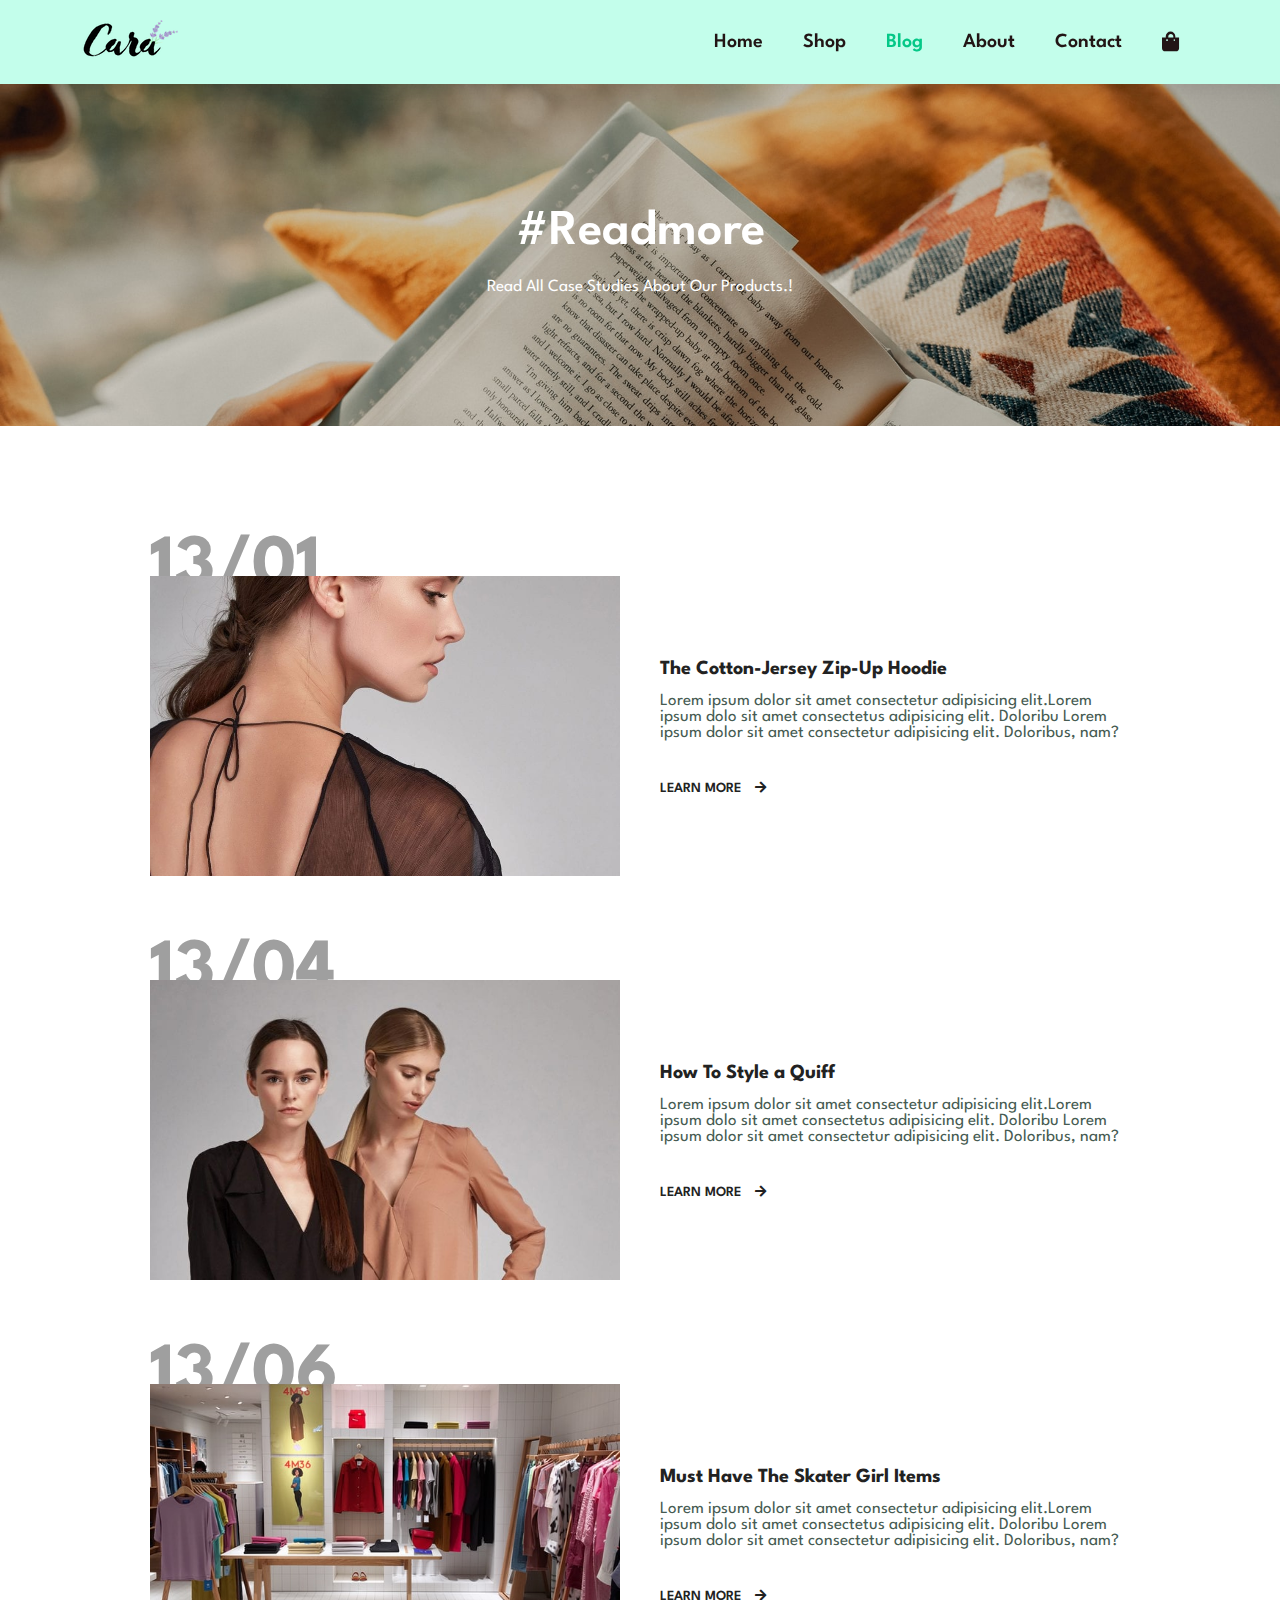
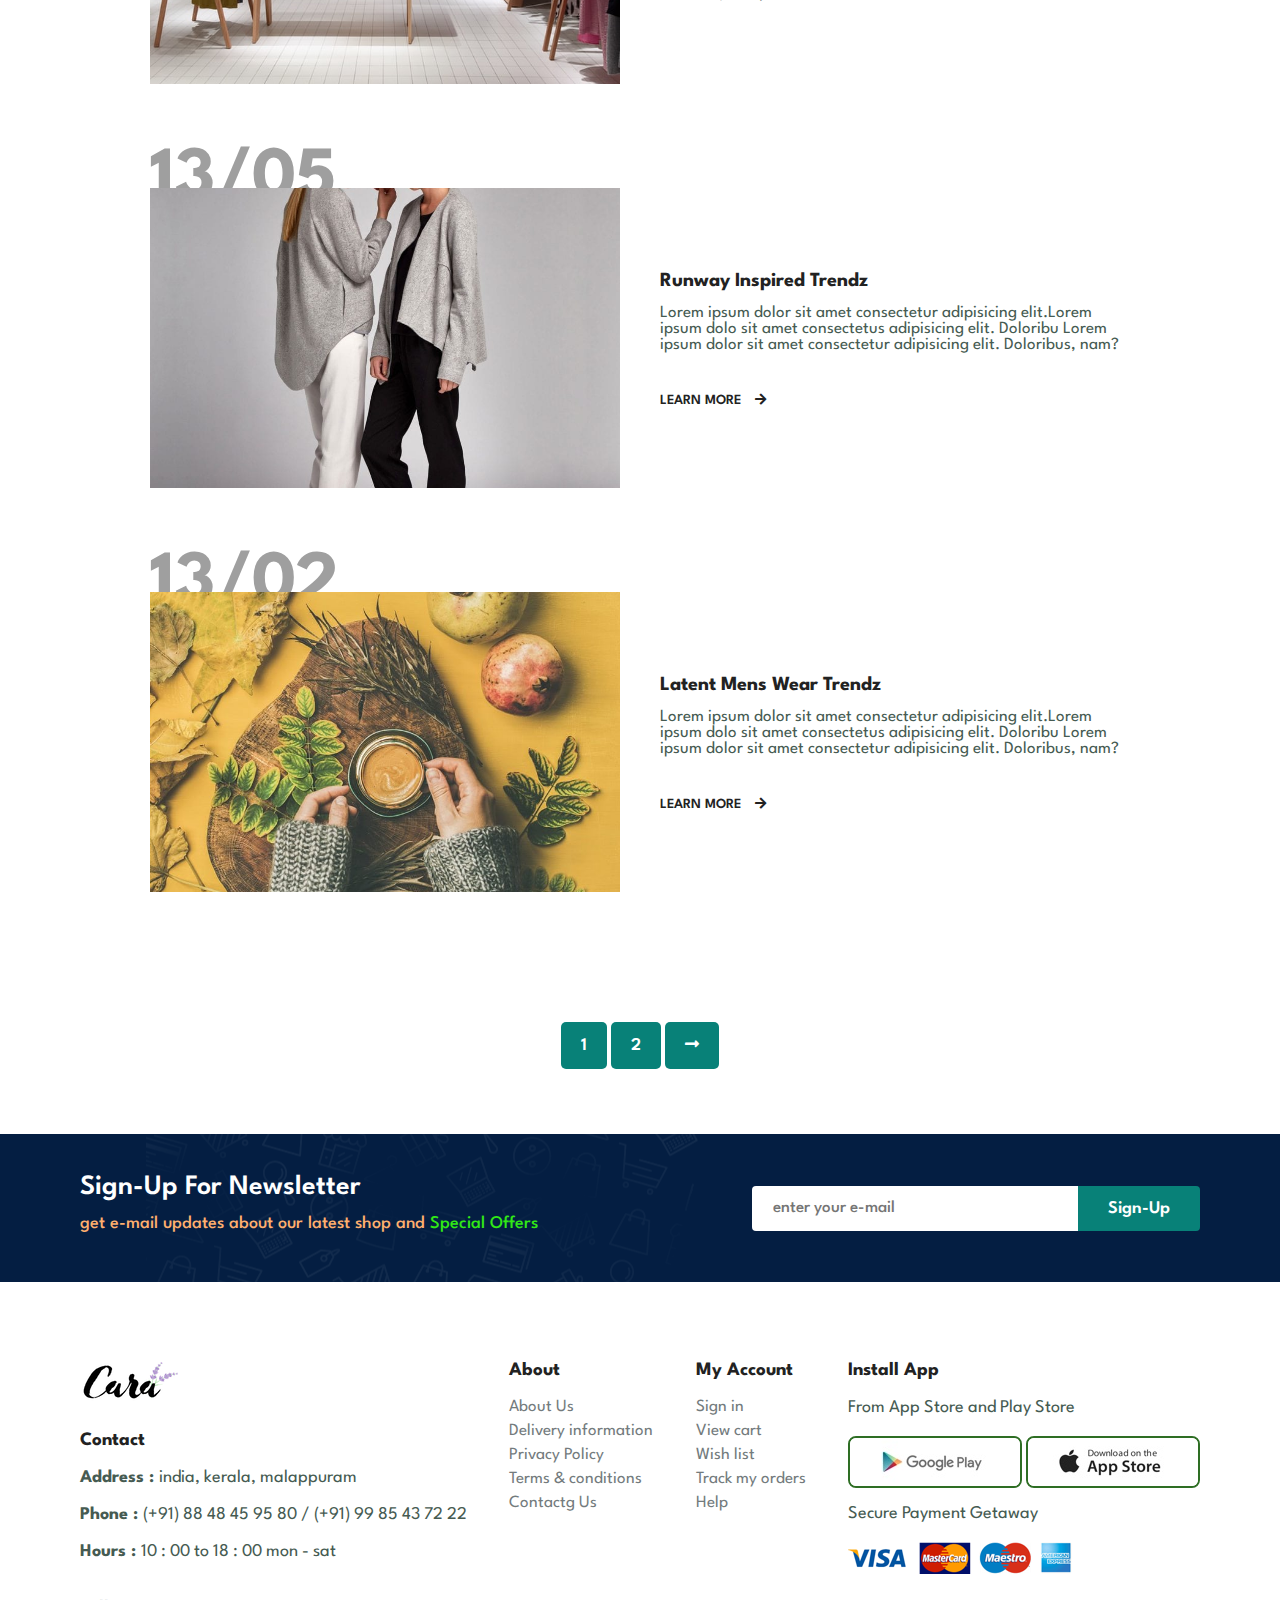
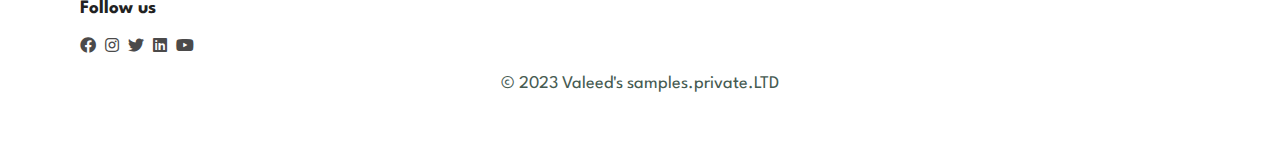
==== blog.html @ 3f97a48e "blog page completed." ====
<!DOCTYPE html>
<html lang="en">

<head>
    <meta charset="UTF-8">
    <meta http-equiv="X-UA-Compatible" content="IE=edge">
    <meta name="viewport" content="width=device-width, initial-scale=1.0">
    <title>SHOP PAGE</title>
    <link rel="stylesheet" href="https://use.fontawesome.com/releases/v5.15.4/css/all.css" />

    <link rel="stylesheet" href="style.css">
</head>

<body>
    <section id="header">
        <a href="#"><img src="images/logo.png"></a>
        <div>
            <ul id="nav-list">
                <li><a href="index.html">Home</a></li>
                <li><a href="shop.html">Shop</a></li>
                <li><a class="active" href="blog.html">Blog</a></li>
                <li><a href="#">About</a></li>
                <li><a href="#">Contact</a></li>
                <li><a href="#" id="bag"><i class="fas fa fa-shopping-bag"></i></a></li>
                <a href="#" id="close"><i class="fas fa-times"></i></a>
            </ul>
        </div>
        <div id="small-sc">
            <a href="#"><i class="fas fa fa-shopping-bag"></i></a>
            <i id="bar" class="fas fa-outdent"></i>
        </div>
    </section>

    <section id="page-header" class="blog-header">
        <h2>#Readmore</h2>
        <p>Read All Case Studies About Our Products.!</p>
    </section>

    <section id="blog-container">
        <div class="blog-box">
            <div class="blog-img">
                <img src="images/blog/b1.jpg" alt="">
            </div>
            <div class="blog-details">
                <h4>The Cotton-Jersey Zip-Up Hoodie</h4>
                <p>Lorem ipsum dolor sit amet consectetur adipisicing elit.Lorem ipsum dolo sit amet
                    consectetus adipisicing elit. Doloribu Lorem ipsum dolor sit amet consectetur adipisicing elit.
                    Doloribus, nam?</p>
                <a href="#">LEARN MORE <i class="fas fa-arrow-right"></i></a>
            </div>
            <h1>13/01</h1>
        </div>
        <div class="blog-box">
            <div class="blog-img">
                <img src="images/blog/b2.jpg" alt="">
            </div>
            <div class="blog-details">
                <h4>How To Style a Quiff</h4>
                <p>Lorem ipsum dolor sit amet consectetur adipisicing elit.Lorem ipsum dolo sit amet
                    consectetus adipisicing elit. Doloribu Lorem ipsum dolor sit amet consectetur adipisicing elit.
                    Doloribus, nam?</p>
                <a href="#">LEARN MORE <i class="fas fa-arrow-right"></i></a>
            </div>
            <h1>13/04</h1>
        </div>
        <div class="blog-box">
            <div class="blog-img">
                <img src="images/blog/b3.jpg" alt="">
            </div>
            <div class="blog-details">
                <h4>Must Have The Skater Girl Items</h4>
                <p>Lorem ipsum dolor sit amet consectetur adipisicing elit.Lorem ipsum dolo sit amet
                    consectetus adipisicing elit. Doloribu Lorem ipsum dolor sit amet consectetur adipisicing elit.
                    Doloribus, nam?</p>
                <a href="#">LEARN MORE <i class="fas fa-arrow-right"></i></a>
            </div>
            <h1>13/06</h1>
        </div>
        <div class="blog-box">
            <div class="blog-img">
                <img src="images/blog/b4.jpg" alt="">
            </div>
            <div class="blog-details">
                <h4>Runway Inspired Trendz</h4>
                <p>Lorem ipsum dolor sit amet consectetur adipisicing elit.Lorem ipsum dolo sit amet
                    consectetus adipisicing elit. Doloribu Lorem ipsum dolor sit amet consectetur adipisicing elit.
                    Doloribus, nam?</p>
                <a href="#">LEARN MORE <i class="fas fa-arrow-right"></i></a>
            </div>
            <h1>13/05</h1>
        </div>
        <div class="blog-box">
            <div class="blog-img">
                <img src="images/blog/b6.jpg" alt="">
            </div>
            <div class="blog-details">
                <h4>Latent Mens Wear Trendz</h4>
                <p>Lorem ipsum dolor sit amet consectetur adipisicing elit.Lorem ipsum dolo sit amet
                    consectetus adipisicing elit. Doloribu Lorem ipsum dolor sit amet consectetur adipisicing elit.
                    Doloribus, nam?</p>
                <a href="#">LEARN MORE <i class="fas fa-arrow-right"></i></a>
            </div>
            <h1>13/02</h1>
        </div>
    </section>

    <section id="pagination" class="section-p1">
        <a href="#">1</a>
        <a href="#">2</a>
        <a href="#"><i class="fas fa-long-arrow-alt-right"></i></a>
    </section>


    <section id="news-letter" class="section-p1 section-m1">
        <div class="news-text">
            <h4>Sign-Up For Newsletter</h4>
            <p>get e-mail updates about our latest shop and
                <span>Special Offers</span>
            </p>
        </div>
        <div class="news-letter-form">
            <input type="text" placeholder="enter your e-mail">
            <button class="normal-btn">Sign-Up</button>
        </div>
    </section>

    <footer class="section-p1">
        <div class="col">
            <img class="logo" src="images/logo.png" alt="">
            <h4>Contact</h4>
            <p><strong>Address : </strong>india, kerala, malappuram</p>
            <p><strong>Phone : </strong>(+91) 88 48 45 95 80 / (+91) 99 85 43 72 22</p>
            <p><strong>Hours : </strong>10 : 00 to 18 : 00 mon - sat</p>
            <div class="follow">
                <h4>Follow us</h4>
                <div class="sm-icons">
                    <i class="fab fa-facebook"></i>
                    <i class="fab fa-instagram"></i>
                    <i class="fab fa-twitter"></i>
                    <i class="fab fa-linkedin"></i>
                    <i class="fab fa-youtube"></i>
                </div>
            </div>
        </div>

        <div class="col">
            <h4>About</h4>
            <a href="#">About Us</a>
            <a href="#">Delivery information</a>
            <a href="#">Privacy Policy</a>
            <a href="#">Terms & conditions</a>
            <a href="#">Contactg Us</a>
        </div>

        <div class="col">
            <h4>My Account</h4>
            <a href="#">Sign in</a>
            <a href="#">View cart</a>
            <a href="#">Wish list</a>
            <a href="#">Track my orders</a>
            <a href="#">Help</a>
        </div>

        <div class="col install">
            <h4>Install App</h4>
            <p>From App Store and Play Store</p>
            <div class="row">
                <img src="images/pay/play.jpg" alt="">
                <img src="images/pay/app.jpg" alt="">
            </div>
            <p>Secure Payment Getaway</p>
            <img src="images/pay/pay.png" alt="">
        </div>
        <div class="copy">
            <p>© 2023 Valeed's samples.private.LTD</p>
        </div>
    </footer>

    <script src="script.js"></script>
</body>

</html>
---- style.css ----
@import url('https://fonts.googleapis.com/css2?family=League+Spartan:wght@300;400;500;600;800&display=swap');


* {
    margin: 0;
    padding: 0;
    box-sizing: border-box;
    font-family: 'League Spartan', sans-serif;
}

body {
    width: 100%;
}

h1 {
    font-size: 56px;
    line-height: 64px;
    color: #222;
}

h2 {
    font-size: 50px;
    line-height: 54px;
    color: #222;
}

h4 {
    font-size: 20px;
    color: #222;
}

h6 {
    font-size: 12px;
    font-weight: 700;
}

p {
    font-size: 17px;
    color: #465b52;
    padding-bottom: 10px;
}

.section-p1 {
    padding: 40px 80px;
}

.section-m1 {
    margin: 40px 0;
}

button.normal-btn {
    font-size: 18px;
    font-weight: 600;
    padding: 14px 30px;
    color: #000;
    background: #fff;
    border-radius: 4px;
    border: 0;
    outline: none;
    cursor: pointer;
    transition: 0.3s;
}

button.transparent-btn {
    font-size: 16px;
    font-weight: 600;
    padding: 12px 20px;
    color: #fff;
    background: transparent;
    border: 1px solid #fff;
    outline: none;
    cursor: pointer;
    transition: 0.3s;
}


/* header section */



#header {
    display: flex;
    justify-content: space-between;
    align-items: center;
    padding: 20px 80px;
    background-color: rgb(195, 254, 235);
    box-shadow: 0 5px 15px rgba(0, 0, 0, 0.07);
    z-index: 999;
    position: sticky;
    top: 0;
    left: 0;
}

#nav-list {
    display: flex;
    justify-content: space-between;
    align-items: center;
}

#nav-list li {
    list-style: none;
    padding: 0 20px
}

#nav-list li a {
    color: #221515;
    text-decoration: none;
    font-size: 20px;
    font-weight: 600;
    transition: 0.3s;
}

#nav-list li a:hover,
#nav-list li a.active {
    color: rgb(4, 200, 135);
}

#small-sc {
    display: none;
    align-items: center;
}

#close {
    display: none;
}

/* home page  */

#hero {
    background-image: url(images/hero4.png);
    background-size: cover;
    background-position: top 25% right 0;
    width: 100%;
    height: 90vh;
    padding: 0 80px;
    display: flex;
    flex-direction: column;
    align-items: flex-start;
    justify-content: center;
}

#hero h4 {
    padding-bottom: 15px;
}

#hero h1 {
    color: rgb(42, 148, 148);
}

#hero button {
    font-size: 22px;
    margin-top: 20px;
    background-image: url(images/button.png);
    border: 0;
    background-color: transparent;
    color: #088178;
    padding: 14px 80px 14px 65px;
    background-repeat: no-repeat;
    font-weight: 16px;
    font-weight: 700;
}

/* feature area */

#feature {
    display: flex;
    justify-content: space-between;
    align-items: center;
    flex-wrap: wrap;
}

#feature .fe-box {
    width: 180px;
    text-align: center;
    padding: 25px 15px;
    box-shadow: 20px 20px 34px rgba(0, 0, 0, 0.07);
    border: 1px solid #706f6f;
    border-radius: 4px;
    margin: 15px 0;
    cursor: pointer;
    transition: 0.3s;
}

#feature .fe-box img {
    width: 100%;
    margin-bottom: 15px;
}

#feature .fe-box:hover {
    box-shadow: 10px 10px 44px rgba(33, 12, 12, 0.2);
}

#feature .fe-box h6 {
    display: inline-block;
    border-radius: 4px;
    padding: 9px 8px 6px 8px;
    color: rgb(232, 229, 226);
    background-color: rgb(92, 57, 57);
}

#feature .fe-box:nth-child(2) h6 {
    background-color: rgb(88, 144, 134);
}

#feature .fe-box:nth-child(3) h6 {
    background-color: rgb(145, 198, 59);
}

#feature .fe-box:nth-child(4) h6 {
    background-color: rgb(80, 44, 75);
}

#feature .fe-box:nth-child(5) h6 {
    background-color: rgb(97, 68, 186);
}

#feature .fe-box:nth-child(6) h6 {
    background-color: rgb(219, 111, 54);
}


/* featured products */


.pro-container {
    display: flex;
    justify-content: space-between;
    padding-top: 60px;
    align-items: center;
    flex-wrap: wrap;
}

#fe-products1 {
    text-align: center;
}

#fe-products1 .pro {
    width: 23%;
    min-width: 270px;
    padding: 12px 14px;
    border: 1px solid #888;
    cursor: pointer;
    border-radius: 25px;
    box-shadow: 20px 10px 30px rgba(0, 0, 0, 0.03);
    margin: 20px 0;
    position: relative;
    transition: 0.3s;
}

#fe-products1 .pro:hover {
    box-shadow: 20px 20px 30px rgba(0, 0, 0, 0.07);
}

#fe-products1 .pro img {
    width: 100%;
    border-radius: 20px;
}

#fe-products1 .pro .des {
    text-align: start;
    padding: 10px 0;
}

#fe-products1 .pro .des span {
    color: #a69c9c;
    font-size: 15px;

}

#fe-products1 .pro .des h5 {
    font-size: 17px;
    color: rgb(15, 81, 81);
    padding-top: 10px;
}

#fe-products1 .pro .des i {
    color: rgb(248, 240, 27);
    font-size: 14px;
    padding-top: 5px;
}

#fe-products1 .pro .des h4 {
    padding-top: 7px;
    font-size: 18px;
    font-weight: 700;
    color: #088178;
}


#fe-products1 .pro .cart img {
    width: 40px;
    height: 40px;
    padding: 5px;
    display: inline-block;
    background-color: rgb(209, 251, 251);
    border: 1px solid #99a9ae;
    position: absolute;
    bottom: 16px;
    right: 18px;
}



/* bannerr */

#banner {
    display: flex;
    flex-direction: column;
    justify-content: center;
    align-items: center;
    text-align: center;
    background-image: url(images/banner/b2.jpg);
    background-position: center;
    background-size: cover;
    width: 100%;
    height: 45vh;
}

#banner h4 {
    color: #fff;
    font-size: 19px;
}

#banner h2 {
    color: #fff;
    font-size: 40px;
    padding: 25px 0;
}

#banner h2 span {
    color: rgb(252, 35, 35);
}

#banner button:hover {
    background: #088178;
    color: #fff;
}

#sm-banner {
    display: flex;
    justify-content: space-between;
    flex-wrap: wrap;
}

#sm-banner .banner-box {
    display: flex;
    flex-direction: column;
    justify-content: center;
    align-items: flex-start;
    text-align: center;
    background-image: url(images/banner/b17.jpg);
    background-position: center;
    background-size: cover;
    min-width: 590px;
    height: 50vh;
    padding: 30px;
}

#sm-banner .banner-box-2 {
    background-image: url(images/banner/b10.jpg);
}

#sm-banner h4 {
    color: #fff;
    font-size: 20px;
    font-weight: 500;
}

#sm-banner h2 {
    color: #fff;
    font-weight: 600;
    font-size: 37px;
}

#sm-banner span {
    font-size: 17px;
    color: #fff;
    font-weight: 500;
    padding-bottom: 15px;
}

.banner-box:hover button {
    background: #088178;
    border: 1px solid #088178;
}

#banner-3 {
    display: flex;
    justify-content: space-between;
    flex-wrap: wrap;
    padding: 0 80px;
}

#banner-3 .banner-box-3 {
    display: flex;
    flex-direction: column;
    justify-content: center;
    align-items: flex-start;
    text-align: center;
    background-image: url(images/banner/b7.jpg);
    background-position: center;
    background-size: cover;
    min-width: 30%;
    height: 30vh;
    padding: 20px;
    margin-bottom: 20px;
}

#banner-3 h2 {
    font-size: 27px;
    font-weight: 600;
    color: #fff;
}

#banner-3 h3 {
    font-size: 22px;
    font-weight: 500;
    color: #f75151;
}

#banner-3 .bnr-2-3 {
    background-image: url(images/banner/b4.jpg);
}

#banner-3 .bnr-3-3 {
    background-image: url(images/banner/b18.jpg);
}

#news-letter {
    display: flex;
    justify-content: space-between;
    align-items: center;
    flex-wrap: wrap;
    background-image: url(images/banner/b14.png);
    background-repeat: no-repeat;
    background-position: 20% 30%;
    background-color: #041e42;
}

#news-letter h4 {
    color: #fff;
    font-size: 28px;
    font-weight: 600;
    padding-bottom: 15px;
}

#news-letter p {
    color: rgb(255, 175, 110);
    font-size: 18px;
    font-weight: 500;
}

#news-letter span {
    color: #31e915;
}

#news-letter .news-letter-form {
    display: flex;
    width: 40%;
}

#news-letter input {
    height: 45px;
    padding: 0 20px;
    font-weight: 500;
    width: 100%;
    font-size: 17px;
    border-radius: 4px;
    border: 1px solid transparent;
    outline: none;
    border-top-right-radius: 0;
    border-bottom-right-radius: 0;
}

#news-letter button {
    background-color: #088178;
    color: #fff;
    white-space: nowrap;
    border-top-left-radius: 0;
    border-bottom-left-radius: 0;
}

/* footer section */

footer {
    display: flex;
    justify-content: space-between;
    flex-wrap: wrap;
}

footer .col {
    display: flex;
    flex-direction: column;
    align-items: flex-start;
    margin-bottom: 20px;
}

footer .logo {
    margin-bottom: 30px;
}

footer h4 {
    font-size: 19px;
    padding-bottom: 20px;
}

footer p {
    font-size: 18px;
    margin-bottom: 10px;
}

footer a {
    font-size: 17px;
    text-decoration: none;
    color: #737b7d;
    margin-bottom: 8px;
    transition: 0.2s;
}

footer a:hover,
footer .follow i:hover {
    color: #282626;
}

footer .follow {
    margin-top: 20px;
}


footer .follow i {
    color: #4b4a4a;
    margin-right: 5px;
    cursor: pointer;
}

footer .row img {
    border: 2px solid #2e6e24;
    border-radius: 8px;
    margin-bottom: 13px;
    cursor: pointer;
}

footer .copy {
    width: 100%;
    text-align: center;
    color: #000000;
}


/* ------------------------SHOP PAGE-------------------- */

#page-header {
    background-image: url(images/banner/b1.jpg);
    width: 100%;
    height: 38vh;
    background-size: cover;
    display: flex;
    flex-direction: column;
    text-align: center;
    justify-content: center;
}

#page-header h2 {
    color: #fff;
    font-weight: 600;
    margin-bottom: 20px;
}

#page-header p {
    color: #fff;
}

#pagination {
    text-align: center;
}

#pagination a {
    text-decoration: none;
    padding: 15px 20px;
    background-color: #088178;
    color: #fff;
    font-weight: 600;
    font-size: 18px;
    border-radius: 5px;
}

#pagination a i {
    font-size: 16px;
    font-weight: 600;
}


/* --------------single product page------------------------ */

#proDetails {
    display: flex;
    margin-top: 20px;
}

#proDetails .single-pro-img {
    width: 40%;
    margin-right: 50px;
}

.small-img-group {
    display: flex;
    justify-content: space-between;
}

.small-img-col {
    flex-basis: 24%;
    cursor: pointer;
}

#proDetails .single-pro-detls {
    width: 50%;
    padding-top: 40px;
}

#proDetails .single-pro-detls h4 {
    padding: 40px 0 20px 0;
    font-size: 25px;
    font-weight: 600;

}

#proDetails .single-pro-detls h2 {
    font-size: 28px;
}

#proDetails .single-pro-detls select {
    display: block;
    padding: 5px 10px;
    margin-bottom: 20px;
    font-weight: 500;
    font-size: 16px;
}

#proDetails .single-pro-detls input {
    width: 57px;
    font-size: 17px;
    font-weight: 500;
    padding-left: 10px;
    margin-right: 15px;
    height: 45px;
}

#proDetails .single-pro-detls input:focus {
    outline: none;
}

#proDetails .single-pro-detls button {
    background-color: #17706a;
    color: #fff;
}

#proDetails .single-pro-detls span {
    font-size: 17px;
    line-height: 25px;
}



/* ---------------BLOG PAGE ------------------------------ */


#page-header.blog-header {
    background-image: url(images/banner/b19.jpg);
}

#blog-container {
    padding: 150px 150px 0 150px;
}

#blog-container .blog-box {
    display: flex;
    align-items: center;
    width: 100%;
    position: relative;
    padding-bottom: 100px;
}

#blog-container .blog-img {
    width: 50%;
    margin-right: 40px;
}

#blog-container img {
    width: 100%;
    height: 300px;
    object-fit: cover;
}

#blog-container .blog-details {
    width: 50%;
}

#blog-container .blog-details h4 {
    margin-bottom: 15px;
    font-size: 20px;
}

#blog-container .blog-details p {
    padding-bottom: 40px;
}

#blog-container .blog-details a {
    text-decoration: none;
    color: #222;
    font-size: 14px;
    font-weight: 600;
    position: relative;
    transition: 0.3s;
}

#blog-container .blog-details i {
    margin-left: 10px;
    font-size: 13px;
}

#blog-container .blog-details a:hover {
    color: #46bdb5;
}


#blog-container .blog-box h1 {
    position: absolute;
    top: -40px;
    left: 0;
    font-size: 75px;
    font-weight: 700;
    color: #9f9f9f;
    z-index: -1;
}







/* meadia querry */

@media(max-width:770px) {

    .section-p1 {
        padding: 40px;
    }

    #nav-list {
        display: flex;
        flex-direction: column;
        justify-content: flex-start;
        align-items: flex-start;
        position: fixed;
        top: 0;
        right: -210px;
        width: 210px;
        height: 100vh;
        background-color: #f2f2f2;
        box-shadow: 0 40px 60px rgba(0, 0, 0, 0.01);
        padding: 80px 0 0 15px;
        transition: 0.3s;
    }

    #nav-list.show-nav {
        right: 0px;
    }

    #nav-list li {
        margin-bottom: 25px;
    }

    #small-sc {
        display: flex;
        align-items: center;
    }

    #small-sc i {
        color: #282626;
        font-size: 20px;
        padding-left: 15px;
    }

    #close {
        display: initial;
        position: absolute;
        top: 30px;
        left: 35px;
        font-size: 23px;
        color: #222;
    }

    #bag {
        display: none;
    }

    #hero {
        background-position: top 30% right 30%;
        height: 70vh;
        padding: 0 80px;
    }

    #feature {
        justify-content: center;
    }

    #feature .fe-box {
        margin: 15px;
    }

    .pro-container {
        justify-content: center;
    }

    #fe-products1 .pro {
        margin: 20px;
    }

    #banner {
        height: 35vh;
    }

    #banner h2 {
        color: #fff;
        font-size: 30px;
        padding: 15px 0;
    }

    #sm-banner .banner-box {
        min-width: 100%;
        height: 35vh;
    }

    #banner-3 {
        padding: 0 40px;
    }

    .banner-box-3 {
        width: 28%;
        height: 30vh;
        padding: 15px;
        margin-bottom: 20px;
    }

    #news-letter .news-letter-form {
        width: 65%;
    }



    /* blog page responsive */


    #blog-container {
        padding: 80px 80px 0px 80px;
    }


}

@media(max-width: 480px) {

    h2 {
        font-size: 33px;
        line-height: 38px;
    }

    h1 {
        font-size: 44px;
    }

    .section-p1 {
        padding: 20px;
    }

    #header {
        padding: 10px 25px;
    }

    #hero {

        background-position: 45%;
        padding: 0 20px;
    }

    #feature .fe-box {
        width: 156px;
        margin: 0 0 15px 0;
    }

    #feature {
        justify-content: space-between;
    }

    #fe-products1 .pro {
        width: 100%;
    }

    #banner {
        height: 45vh;
    }

    #sm-banner .banner-box {
        min-width: 100%;
        height: 45vh;
    }

    #sm-banner .banner-box-2 {
        margin-top: 20px;
    }

    #banner-3 {
        padding: 0 20px;
    }

    .banner-box-3 {
        width: 100%;

    }

    #news-letter {

        padding: 40px 20px;
    }

    #news-letter .news-letter-form {
        width: 95%;
    }

    footer .copy {
        text-align: start;
    }



    /* single product page  */

    #proDetails {
        display: block;
        margin-bottom: 50px;
    }

    #proDetails .single-pro-img {
        width: 100%;
        margin-right: 0;
    }

    #proDetails .single-pro-detls {
        width: 100%;
        padding-top: 30px;
    }


    /*  blog page responsive */


    #blog-container {
        padding: 80px 20px 0 25px;
    }


    #blog-container .blog-details {
        width: 100%;
    }



    #blog-container .blog-box {
        display: block;
        align-items: start;
    }

    #blog-container .blog-img {
        width: 100%;
        margin-bottom: 20px;
        margin-right: 0;
    }

    #blog-container .blog-details {
        width: 100%;
    }

    #blog-container .blog-box h1 {
        position: absolute;
        top: -40px;
        left: 0;
        font-size: 60px;
        font-weight: 700;
        color: #9f9f9f;
        z-index: -1;
    }
}
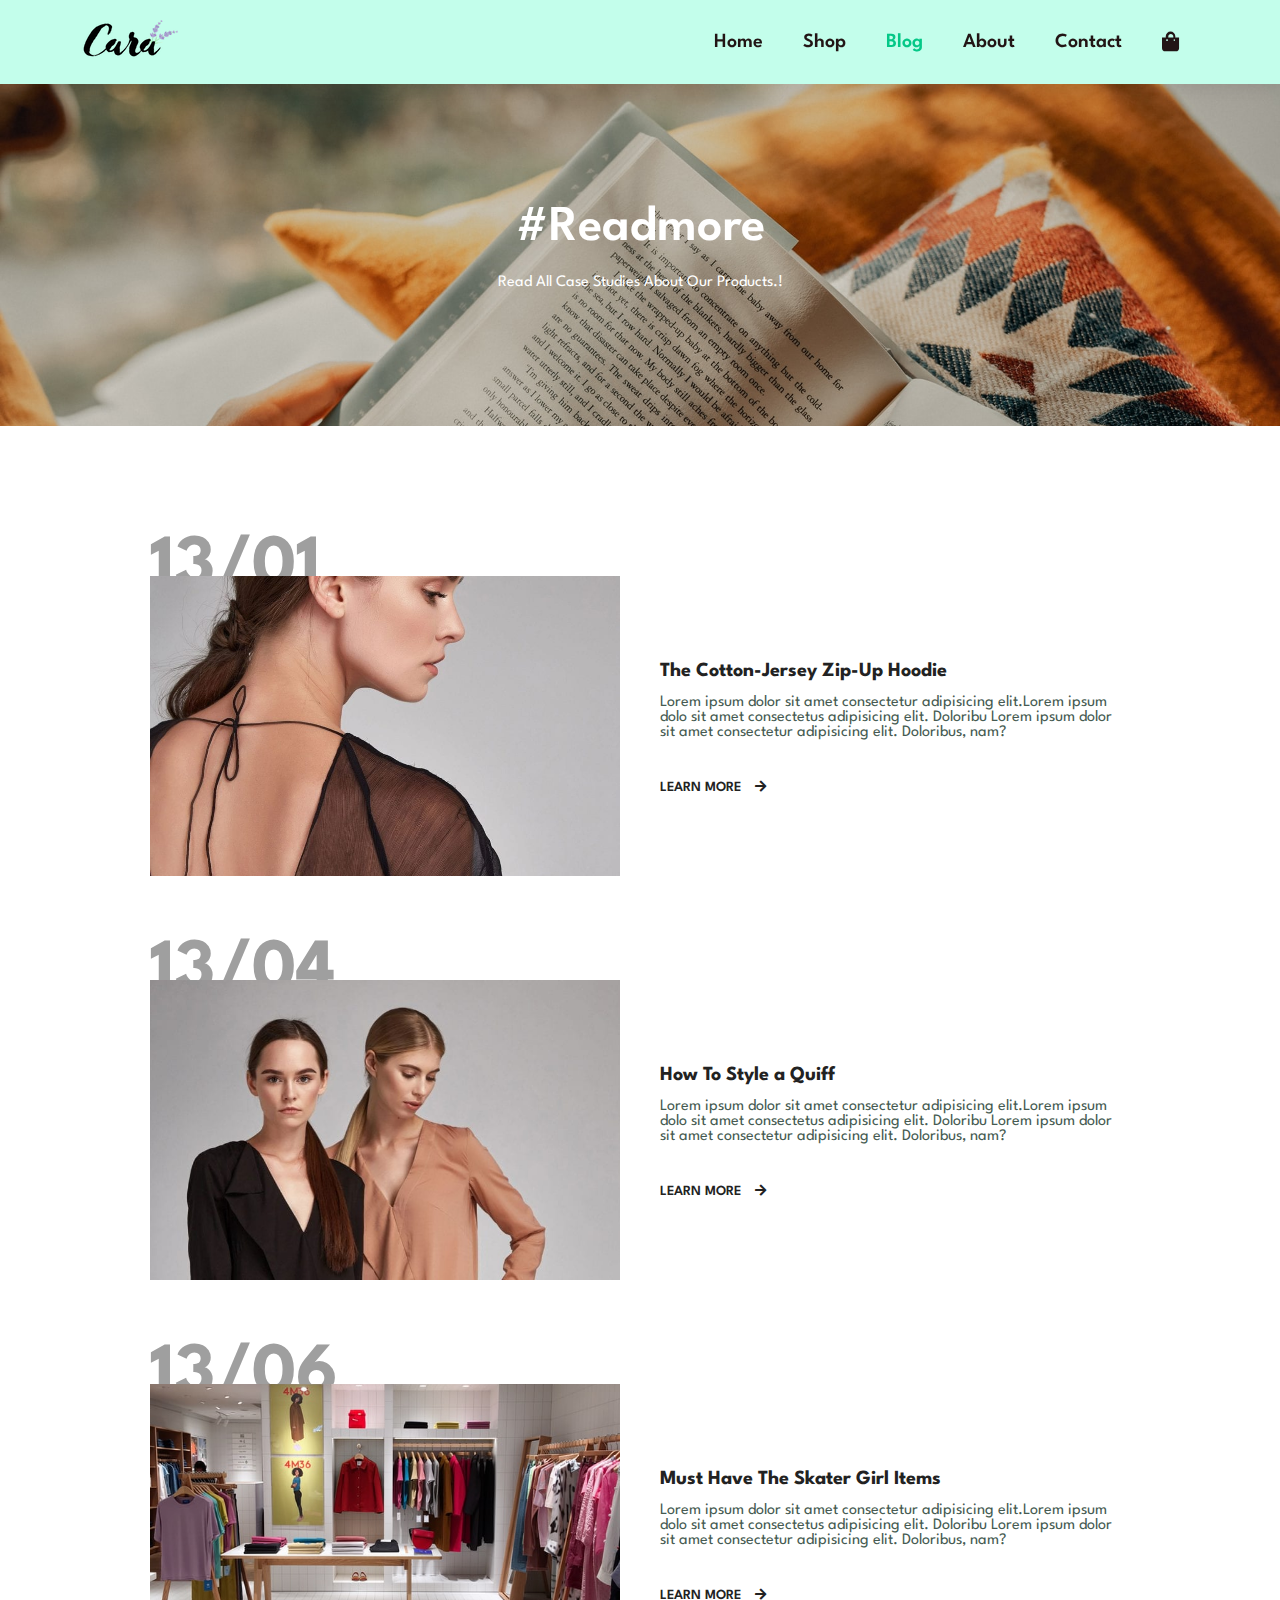
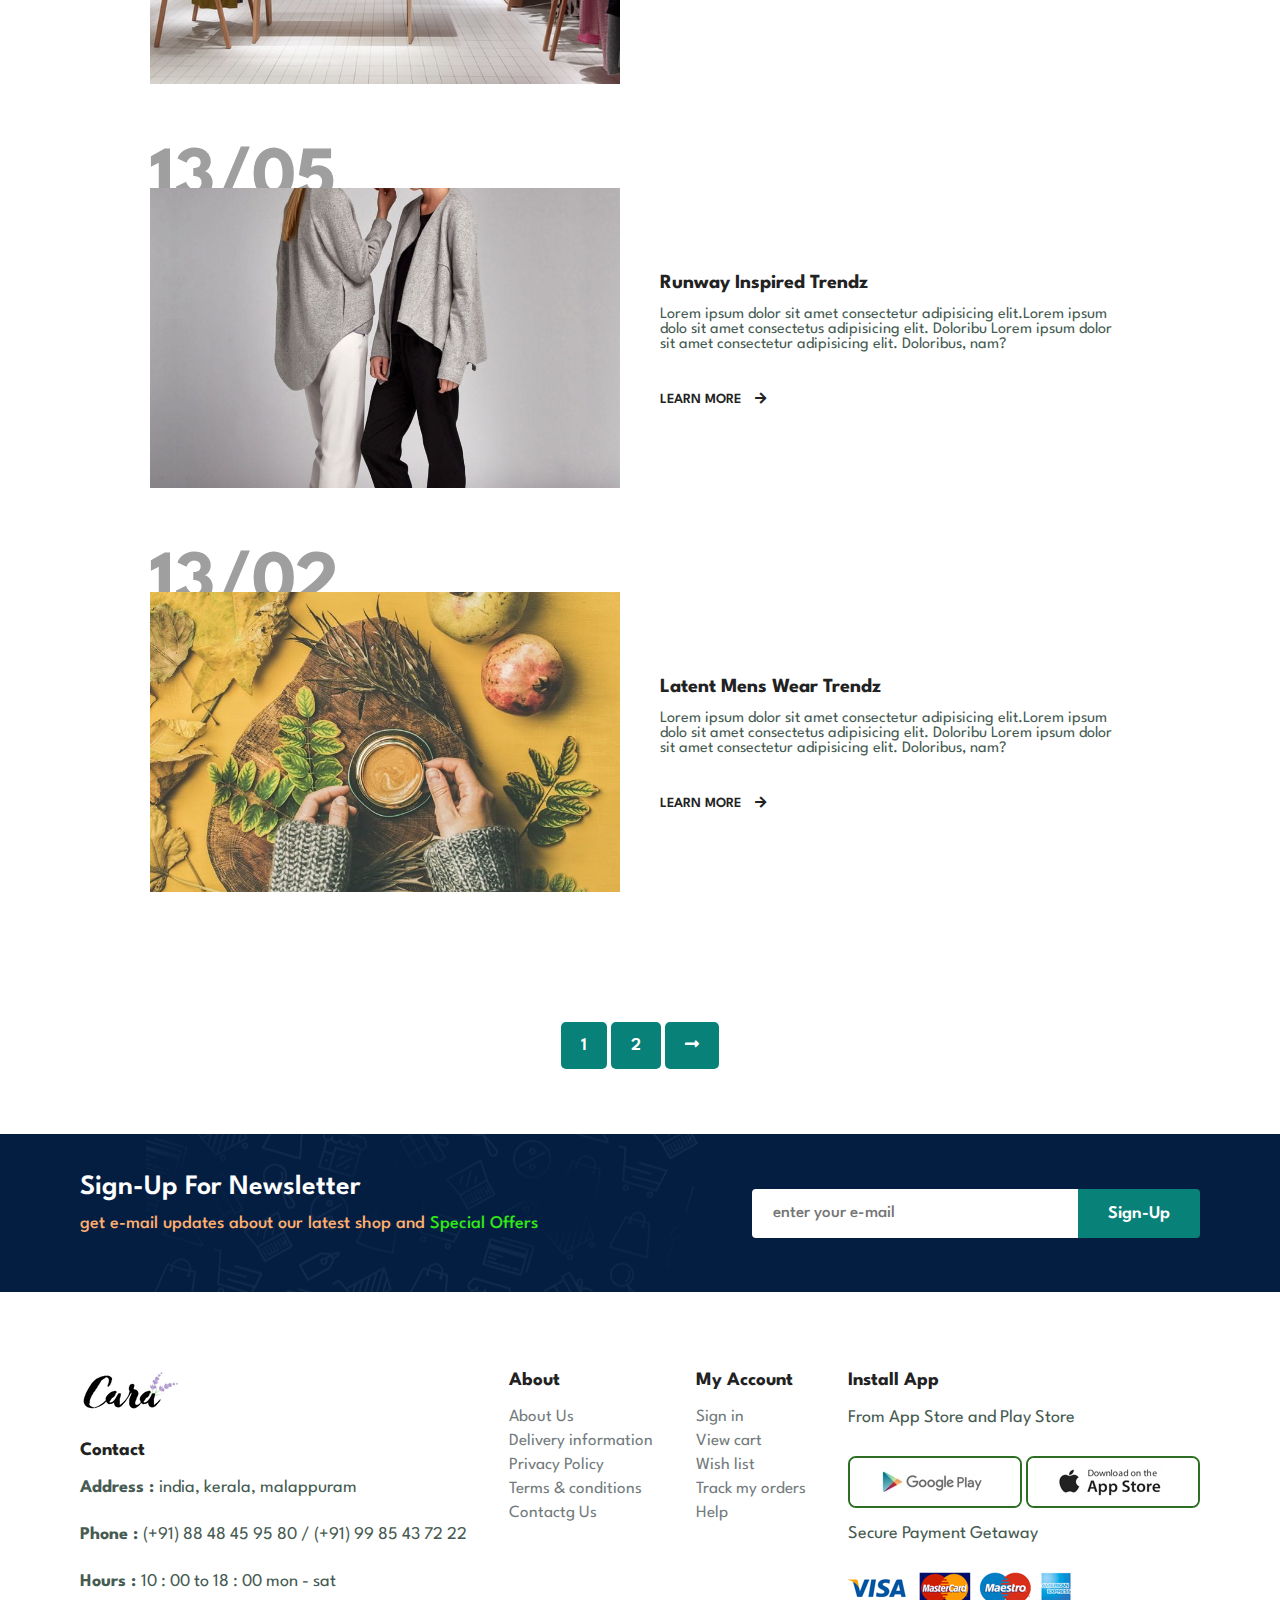
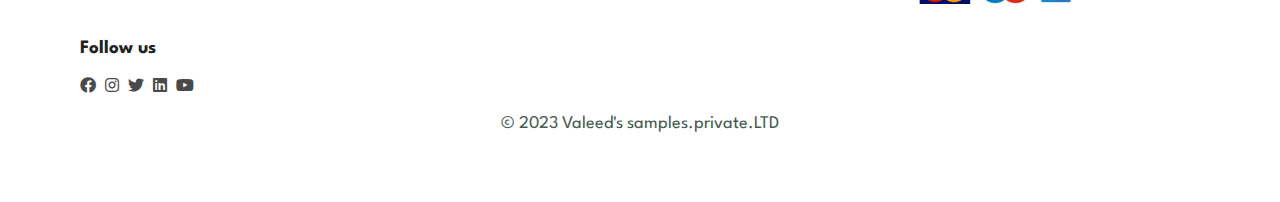
==== commit 58d33061: "about page and contact page created" ====
--- a/blog.html
+++ b/blog.html
@@ -5,7 +5,7 @@
     <meta charset="UTF-8">
     <meta http-equiv="X-UA-Compatible" content="IE=edge">
     <meta name="viewport" content="width=device-width, initial-scale=1.0">
-    <title>SHOP PAGE</title>
+    <title>BLOG PAGE</title>
     <link rel="stylesheet" href="https://use.fontawesome.com/releases/v5.15.4/css/all.css" />
 
     <link rel="stylesheet" href="style.css">
@@ -19,8 +19,8 @@
                 <li><a href="index.html">Home</a></li>
                 <li><a href="shop.html">Shop</a></li>
                 <li><a class="active" href="blog.html">Blog</a></li>
-                <li><a href="#">About</a></li>
-                <li><a href="#">Contact</a></li>
+                <li><a href="about.html">About</a></li>
+                <li><a href="contact.html">Contact</a></li>
                 <li><a href="#" id="bag"><i class="fas fa fa-shopping-bag"></i></a></li>
                 <a href="#" id="close"><i class="fas fa-times"></i></a>
             </ul>
--- a/style.css
+++ b/style.css
@@ -35,9 +35,9 @@
 }
 
 p {
-    font-size: 17px;
+    font-size: 16px;
     color: #465b52;
-    padding-bottom: 10px;
+    padding-bottom: 20px;
 }
 
 .section-p1 {
@@ -460,7 +460,7 @@
 }
 
 #news-letter input {
-    height: 45px;
+    height: 49px;
     padding: 0 20px;
     font-weight: 500;
     width: 100%;
@@ -734,12 +734,177 @@
 }
 
 
+/* ---------------ABOUT PAGE------------------  */
+
+#page-header.about-header {
+    background-image: url(images/about/banner.png);
+}
+
+#about-head {
+    display: flex;
+    align-items: center;
+}
+
+#about-head img {
+    width: 50%;
+    height: auto;
+}
+
+.head-text h2 {
+    margin-bottom: 40px;
+}
+
+#about-head div {
+    padding-left: 40px;
+}
+
+#about-head marquee {
+    font-size: 18px;
+}
+
+
+#about-app {
+    text-align: center;
+}
+
+#about-app .about-video {
+    width: 70%;
+    height: 100%;
+    margin: 30px auto 0 auto;
+}
+
+#about-app .about-video video {
+    width: 100%;
+    height: 100%;
+    border-radius: 20px;
+}
+
+
+/* contact us page */
+
+#contact-details {
+    display: flex;
+    align-items: center;
+    justify-content: space-between;
+}
+
+#contact-details .details-text {
+    width: 45%;
+}
+
+#contact-details .details-text span,
+#contact-form form span {
+    font-size: 12px;
+}
+
+#contact-details .details-text h2,
+#contact-form form h2 {
+    font-size: 35px;
+    font-weight: 600;
+    line-height: 30px;
+    margin: 20px;
+}
+
+#contact-details .details-text h4 {
+    margin-bottom: 15px;
+    font-weight: 600;
+}
+
+#contact-details .details-text li {
+    list-style: none;
+    display: flex;
+    padding: 10px 0;
+}
+
+#contact-details .details-text li i {
+    font-size: 20px;
+    margin-right: 20px;
+}
+
+#contact-details .details-text li p {
+    padding-bottom: 10px;
+    font-size: 18px;
+    padding-top: 3px;
+}
+
+#contact-details .map {
+    width: 55%;
+    height: 450px;
+}
+
+#contact-details .map iframe {
+    width: 100%;
+    height: 100%;
+}
+
+#contact-form {
+    display: flex;
+    justify-content: space-between;
+    align-items: center;
+    margin: 60px 50px;
+    border: 1px solid #e4e1e1;
+    padding: 80px;
+    border-radius: 5px;
+}
+
+#contact-form form {
+    width: 65%;
+    display: flex;
+    flex-direction: column;
+    align-items: flex-start;
+}
+
+#contact-form form input,
+#contact-form form textarea {
+    width: 100%;
+    padding: 12px 15px;
+    margin-bottom: 20px;
+    outline: none;
+    border: 1px solid #dad6d6;
+    font-size: 15px;
+}
+
+#contact-form form button {
+    background-color: #088178;
+    color: #fff;
+}
+
+#contact-form .people div {
+    margin-bottom: 26px;
+    display: flex;
+    align-items: flex-start;
+}
+
+#contact-form .people div img {
+    width: 60px;
+    height: 60px;
+    object-fit: cover;
+    margin-right: 15px;
+}
+
+#contact-form .people div p {
+    margin: 0;
+    font-size: 14px;
+    line-height: 22px;
+}
+
+#contact-form .people div p span {
+    color: #000;
+    display: block;
+    font-size: 18px;
+    font-weight: 600;
+}
+
+
 
 
 
 
 
 /* meadia querry */
+
+
+
 
 @media(max-width:770px) {
 
@@ -857,6 +1022,24 @@
     }
 
 
+    /* about page  */
+
+    .head-text h2 {
+        margin-bottom: 40px;
+        font-size: 45px;
+    }
+
+    /* contact page  */
+
+    #contact-form {
+        margin: 40px;
+        padding: 30px;
+    }
+
+    #contact-form form {
+        width: 55%;
+    }
+
 }
 
 @media(max-width: 480px) {
@@ -990,4 +1173,79 @@
         color: #9f9f9f;
         z-index: -1;
     }
+
+    /* about page  */
+
+    #about-head {
+        display: flex;
+        flex-direction: column;
+        align-items: center;
+    }
+
+    #about-head img {
+        width: 100%;
+        height: auto;
+        padding-bottom: 30px;
+    }
+
+    #about-head div {
+        padding-left: 0;
+    }
+
+    h1 {
+        font-size: 34px;
+    }
+
+    #about-app .about-video {
+        width: 100%;
+        height: 100%;
+        margin: 30px auto 0 auto;
+    }
+
+    /* contact page */
+
+    #contact-details {
+        display: flex;
+        flex-direction: column;
+    }
+
+    #contact-details .details-text {
+        width: 100%;
+    }
+
+    #contact-details .map {
+        width: 100%;
+        height: 450px;
+    }
+
+    #contact-details .map {
+        width: 100%;
+        height: 350px;
+    }
+
+    #contact-form {
+        margin: 20px;
+    }
+
+    #contact-form {
+        display: flex;
+        flex-direction: column;
+        margin: 20px;
+        padding: 10px;
+    }
+
+    #contact-form form {
+        width: 100%;
+        margin-bottom: 40px;
+    }
+
+    #contact-form .people div {
+        margin-bottom: 20px;
+        display: flex;
+        align-items: flex-start;
+    }
+
+
+
+
 }